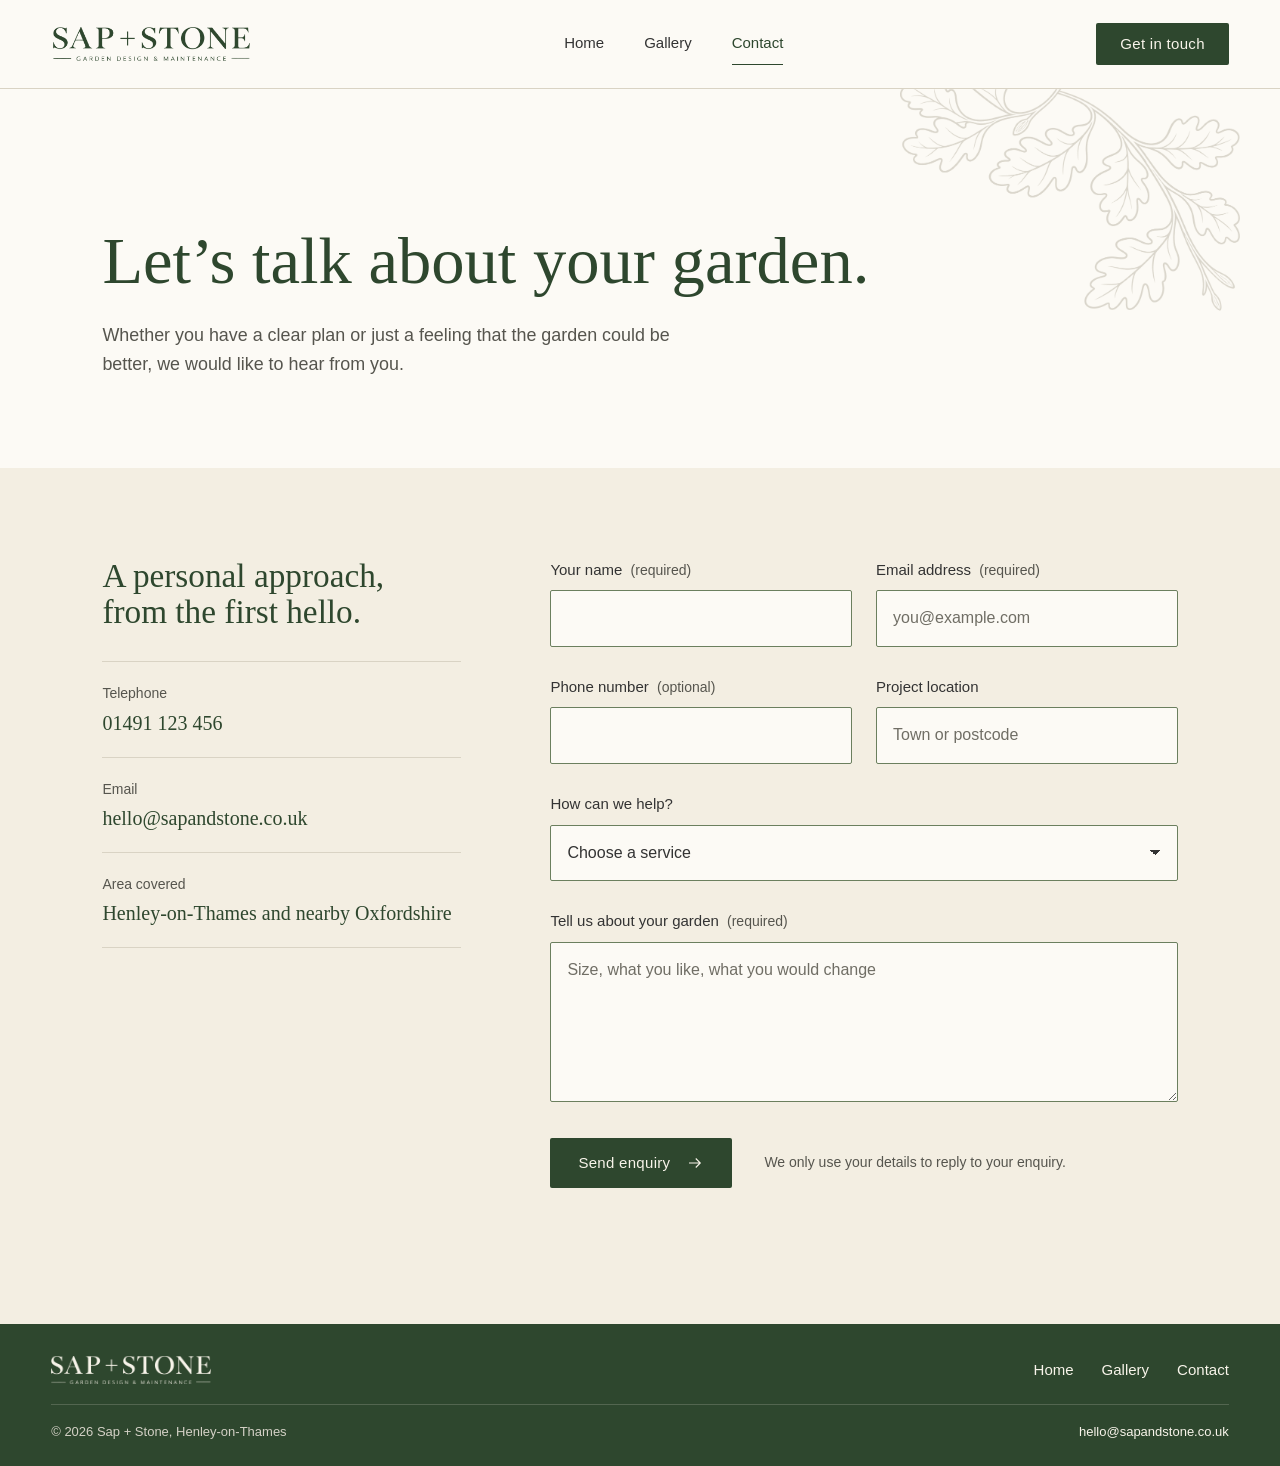
==== pages/contact.html @ 935998d6 "Split into separate pages and tidy code to the build standards - Gallery and Contact move to pages/g" ====
<!doctype html>
<html lang="en-GB">
<head>
<meta charset="utf-8">
<meta name="viewport" content="width=device-width, initial-scale=1">
<meta http-equiv="Content-Security-Policy" content="default-src 'none'; script-src 'self'; style-src 'self' https://fonts.googleapis.com; font-src https://fonts.gstatic.com; img-src 'self'; connect-src 'self'; form-action 'self'; base-uri 'none'">
<meta name="referrer" content="strict-origin-when-cross-origin">
<title>Contact | Sap + Stone</title>
<meta name="description" content="Talk to Sap + Stone about garden design, planting or maintenance in Henley-on-Thames and nearby Oxfordshire.">
<link rel="icon" href="../assets/images/favicon.png" type="image/png">
<link rel="preconnect" href="https://fonts.googleapis.com">
<link rel="preconnect" href="https://fonts.gstatic.com" crossorigin>
<link rel="stylesheet" href="https://fonts.googleapis.com/css2?family=Libre+Bodoni:wght@500&amp;family=Montserrat:wght@300;400;500&amp;display=swap">
<link rel="stylesheet" href="../css/styles.css">
<script src="../js/main.js" defer></script>
</head>
<body>
<a class="skip" href="#content">Skip to content</a>

<header class="site-header">
  <div class="page-width">
    <a href="../index.html" aria-label="Sap + Stone, garden design and maintenance. Home"><span class="brand-mark" aria-hidden="true"></span></a>
    <nav class="site-nav" aria-label="Main">
      <ul>
        <li><a href="../index.html">Home</a></li>
        <li><a href="gallery.html">Gallery</a></li>
        <li><a href="contact.html" aria-current="page">Contact</a></li>
      </ul>
    </nav>
    <a class="btn header-cta" href="contact.html">Get in touch</a>
  </div>
</header>

<main id="content" tabindex="-1">

  <section class="page-head page-head-contact" aria-labelledby="contact-title">
    <span class="leaf" aria-hidden="true"></span>
    <div class="page-width">
      <h1 id="contact-title">Let&rsquo;s talk about your garden.</h1>
      <p class="lede">Whether you have a clear plan or just a feeling that the garden could be better, we would like to hear from you.</p>
    </div>
  </section>

  <section class="contact-section band" aria-label="Contact details and enquiry form">
    <div class="page-width">
      <div class="contact-aside">
        <h2>A personal approach, from the first hello.</h2>
        <dl class="details">
          <div><dt>Telephone</dt><dd><a href="tel:+441491123456">01491 123 456</a></dd></div>
          <div><dt>Email</dt><dd><a href="mailto:hello@sapandstone.co.uk">hello@sapandstone.co.uk</a></dd></div>
          <div><dt>Area covered</dt><dd>Henley-on-Thames and nearby Oxfordshire</dd></div>
        </dl>
      </div>

      <!-- TODO: set data-endpoint to the form handler (Formspree, Netlify Forms or your own) and add its origin to connect-src in the CSP. -->
      <form class="enquiry" id="enquiry" data-endpoint="" novalidate aria-label="Send an enquiry">
        <div class="field">
          <label for="f-name">Your name <small>(required)</small></label>
          <input id="f-name" name="name" type="text" autocomplete="name" required maxlength="100" aria-describedby="f-name-error">
          <p class="error" id="f-name-error"></p>
        </div>
        <div class="field">
          <label for="f-email">Email address <small>(required)</small></label>
          <input id="f-email" name="email" type="email" autocomplete="email" required maxlength="254" placeholder="you@example.com" aria-describedby="f-email-error">
          <p class="error" id="f-email-error"></p>
        </div>
        <div class="field">
          <label for="f-phone">Phone number <small>(optional)</small></label>
          <input id="f-phone" name="phone" type="tel" autocomplete="tel" maxlength="20" pattern="[0-9 +()]{7,20}" aria-describedby="f-phone-error">
          <p class="error" id="f-phone-error"></p>
        </div>
        <div class="field">
          <label for="f-location">Project location</label>
          <input id="f-location" name="location" type="text" autocomplete="postal-code" maxlength="80" placeholder="Town or postcode">
        </div>
        <div class="field full">
          <label for="f-service">How can we help?</label>
          <select id="f-service" name="service">
            <option value="">Choose a service</option>
            <option>Garden design</option>
            <option>Planting</option>
            <option>Maintenance</option>
            <option>Not sure yet</option>
          </select>
        </div>
        <div class="field full">
          <label for="f-message">Tell us about your garden <small>(required)</small></label>
          <textarea id="f-message" name="message" required minlength="10" maxlength="2000" placeholder="Size, what you like, what you would change" aria-describedby="f-message-error"></textarea>
          <p class="error" id="f-message-error"></p>
        </div>
        <div class="form-foot">
          <button class="btn" type="submit">Send enquiry
            <svg viewBox="0 0 24 24" fill="none" stroke="currentColor" stroke-width="1.5" aria-hidden="true"><path d="M4 12h15M13 6l6 6-6 6"/></svg>
          </button>
          <p>We only use your details to reply to your enquiry.</p>
        </div>
        <p class="form-status" id="form-status" role="status" aria-live="polite"></p>
        <p class="visually-hidden" id="field-alert" aria-live="polite"></p>
      </form>
    </div>
  </section>

</main>

<footer class="site-footer">
  <div class="page-width">
    <div class="footer-top">
      <a href="../index.html" aria-label="Sap + Stone. Home"><span class="brand-mark" aria-hidden="true"></span></a>
      <nav class="footer-nav" aria-label="Footer">
        <ul>
          <li><a href="../index.html">Home</a></li>
          <li><a href="gallery.html">Gallery</a></li>
          <li><a href="contact.html">Contact</a></li>
        </ul>
      </nav>
    </div>
    <div class="footer-base">
      <span>&copy; <span id="year">2026</span> Sap + Stone, Henley-on-Thames</span>
      <a href="mailto:hello@sapandstone.co.uk">hello@sapandstone.co.uk</a>
    </div>
  </div>
</footer>

</body>
</html>
---- css/styles.css ----
:root {
  --forest: #2e472e;
  --forest-deep: #233823;
  --moss: #6b7f5e;
  --stone: #b7b1a1;
  --ivory: #f8f4ea;
  --paper: #fcfaf5;
  --band: #f3eee2;
  --charcoal: #333333;
  --muted: #56554e;
  --rule: #d9d3c4;
  --error: #9a3b2c;

  --serif: "Libre Bodoni", "Didot", "Bodoni 72", Georgia, serif;
  --sans: "Montserrat", "Helvetica Neue", Arial, sans-serif;

  --gutter: clamp(20px, 5vw, 48px);
  /* Side padding for page content, and the wider one the header and footer use. */
  --page-pad: max(var(--gutter), 8vw);
  --edge-pad: max(var(--gutter), 4vw);
  /* Space between copy and a photo that runs to the screen edge. */
  --copy-gap: clamp(40px, 5vw, 96px);
  --section: clamp(72px, 11vw, 136px);
  --section-sm: clamp(56px, 7vw, 96px);
  --header-height: 88px;

  --logo: url("../assets/images/logo.png");
  --logo-light: url("../assets/images/logo-light.png");
  --leaf: url("../assets/images/leaf.png");
}

*, *::before, *::after { box-sizing: border-box; }

html { -webkit-text-size-adjust: 100%; }

body {
  margin: 0;
  background: var(--paper);
  color: var(--charcoal);
  font-family: var(--sans);
  font-weight: 300;
  font-size: 1.0625rem;
  line-height: 1.65;
  -webkit-font-smoothing: antialiased;
}

/* Libre Bodoni rather than Bodoni Moda: same family look as the logo, but drawn
   with heavier hairlines that hold up at phone sizes. */
h1, h2, h3, .values dt, .gallery figcaption strong, .details dd {
  font-family: var(--serif);
  font-weight: 500;
}
h1, h2, h3 {
  color: var(--forest);
  line-height: 1.08;
  margin: 0;
  text-wrap: balance;
}
h1 { font-size: clamp(2.5rem, 5.2vw, 4.25rem); }
h2 { font-size: clamp(2rem, 3.6vw, 3rem); }
h3 { font-size: clamp(1.5rem, 2.2vw, 1.875rem); }

p { margin: 0; }
a { color: inherit; }
img { display: block; max-width: 100%; height: auto; }

.page-width { padding: 0 var(--page-pad); }

.lede { font-size: clamp(1.0625rem, 1.4vw, 1.1875rem); color: var(--muted); max-width: 34em; }

.skip {
  position: absolute;
  left: 16px;
  top: -64px;
  background: var(--forest);
  color: var(--ivory);
  padding: 8px 16px;
  z-index: 10;
}
.skip:focus { top: 16px; }

/* Read by screen readers, not shown on screen. */
.visually-hidden {
  position: absolute;
  width: 1px;
  height: 1px;
  overflow: hidden;
  clip: rect(0 0 0 0);
  white-space: nowrap;
}

:focus-visible { outline: 2px solid var(--forest); outline-offset: 3px; }

/* Brand artwork is pre-coloured PNGs, so it also shows when a page is opened straight from disk. */
.brand-mark {
  display: block;
  width: 200px;
  aspect-ratio: 720 / 124;
  background: var(--logo) no-repeat center / contain;
}
.leaf {
  position: absolute;
  pointer-events: none;
  aspect-ratio: 900 / 587;
  background: var(--leaf) no-repeat center / contain;
  z-index: -1;
}

/* Buttons and links */
.btn {
  display: inline-flex;
  align-items: center;
  gap: 16px;
  padding: 16px 28px;
  background: var(--forest);
  color: var(--ivory);
  font: 500 0.9375rem/1.2 var(--sans);
  letter-spacing: 0.02em;
  text-decoration: none;
  border: 0;
  border-radius: 2px;
  cursor: pointer;
  transition: background-color 0.2s ease;
}
.btn svg { width: 18px; height: 18px; transition: transform 0.25s ease; }
.btn:hover { background: var(--forest-deep); }
.btn:hover svg { transform: translateX(4px); }

.text-link {
  font-weight: 500;
  color: var(--forest);
  text-decoration: underline;
  text-decoration-color: var(--stone);
  text-underline-offset: 6px;
  text-decoration-thickness: 1px;
  transition: text-decoration-color 0.2s ease;
}
.text-link:hover { text-decoration-color: var(--forest); }

/* Header */
.site-header {
  border-bottom: 1px solid var(--rule);
  background: var(--paper);
}
.site-header .page-width {
  display: flex;
  align-items: center;
  justify-content: space-between;
  gap: 24px;
  min-height: var(--header-height);
  padding-inline: var(--edge-pad);
}
.site-nav ul {
  display: flex;
  gap: 40px;
  list-style: none;
  margin: 0;
  padding: 0;
}
.site-nav a {
  display: block;
  padding: 8px 0;
  font-size: 0.9375rem;
  font-weight: 400;
  color: var(--charcoal);
  text-decoration: none;
  border-bottom: 1px solid transparent;
  transition: border-color 0.2s ease;
}
.site-nav a:hover { border-bottom-color: var(--stone); }
.site-nav a[aria-current="page"] { color: var(--forest); font-weight: 500; border-bottom-color: var(--forest); }

.header-cta { padding: 12px 24px; }

section { position: relative; isolation: isolate; }
.band { background: var(--band); }

.photo { margin: 0; }
.photo-frame { position: relative; overflow: hidden; background: #e8e2d4; }
.photo-frame > img { width: 100%; height: 100%; object-fit: cover; }
.photo-house { object-position: 50% 62%; }
.photo-steps { object-position: 50% 95%; }
.photo-quiet-corner { object-position: 50% 45%; }

/* Home: hero. The photo runs from the centre of the page to the right edge, and the
   copy is centred in the screen height. */
.hero {
  display: grid;
  grid-template-columns: minmax(0, 1fr) 50vw;
  align-items: center;
  /* Less the header's 1px bottom border. */
  min-height: calc(100vh - var(--header-height) - 1px);
  padding-left: var(--page-pad);
  overflow: hidden;
}
.hero-copy { padding: 64px var(--copy-gap) 64px 0; }
.hero-copy h1 { margin-bottom: 32px; max-width: 11em; }
.hero-copy .lede { margin-bottom: 40px; }
.hero-actions { display: flex; flex-wrap: wrap; align-items: center; gap: 24px 32px; }
.hero .photo { align-self: stretch; }
.hero .photo-frame { height: 100%; min-height: 560px; }
/* Keep the tall photo from setting the hero height; it fills whatever the copy needs. */
.hero .photo-frame > img { position: absolute; inset: 0; }
/* The leaf grows from the hero's top-left corner, flipped so its cut edge tucks under the header. */
.hero .leaf { width: clamp(380px, 30vw, 600px); top: -40px; left: 0; opacity: 0.45; transform: translateX(-30%) scaleY(-1); }

/* Home: intro */
.intro { padding: clamp(56px, 8vw, 104px) 0; }
.intro .page-width {
  display: grid;
  grid-template-columns: minmax(0, 5fr) minmax(0, 6fr);
  gap: 48px clamp(40px, 6vw, 96px);
  align-items: center;
}
/* Keeps its width and left alignment, but its right edge meets the right padding. */
.intro p { justify-self: end; color: var(--muted); font-size: 1.125rem; max-width: 32em; }

/* Home: services. Same photo treatment as the hero. */
.services { padding: var(--section) 0; overflow: hidden; }
.services .page-width {
  display: grid;
  grid-template-columns: minmax(0, 1fr) 50vw;
  align-items: center;
  padding-right: 0;
}
.services-copy { padding-right: var(--copy-gap); }
.services-copy h2 { margin-bottom: 32px; max-width: 12em; }
.services-copy > p { color: var(--muted); max-width: 32em; margin-bottom: 48px; }
.services-photo .photo-frame { height: clamp(560px, 42vw, 800px); }

/* Home: approach */
.approach { padding: var(--section) 0; overflow: hidden; }
.approach .page-width { display: grid; grid-template-columns: minmax(0, 5fr) minmax(0, 7fr); gap: 48px; }
.approach-copy { grid-column: 2; position: relative; z-index: 1; }
.approach-copy h2 { margin-bottom: 32px; max-width: 12em; }
.approach-copy > p { color: var(--muted); max-width: 32em; margin-bottom: 48px; }
.approach-copy .values { margin-bottom: 0; }
.approach .leaf { width: min(760px, 62vw); left: -120px; bottom: -24px; opacity: 0.6; }
.values {
  display: grid;
  grid-template-columns: repeat(2, minmax(0, 1fr));
  gap: 32px 48px;
  margin: 0 0 48px;
}
.values-single { grid-template-columns: minmax(0, 1fr); max-width: 30em; }
.values dt { font-size: 1.375rem; color: var(--forest); margin-bottom: 4px; }
.values dd { margin: 0; color: var(--muted); font-size: 0.9375rem; }

/* Closing call to action, shared by home and gallery */
.closing { padding: clamp(64px, 9vw, 112px) 0; }
.closing .page-width { display: flex; flex-wrap: wrap; align-items: center; justify-content: space-between; gap: 32px 48px; }
.closing h2 { max-width: 14em; }
.closing p { color: var(--muted); margin-top: 16px; }

/* Inner page headings */
.page-head { padding: var(--section) 0 clamp(56px, 7vw, 88px); overflow: hidden; }
.page-head h1 { margin-bottom: 24px; max-width: 12em; }
.page-head .leaf { width: 340px; top: -60px; right: -80px; opacity: 0.5; transform: rotate(180deg) scaleX(-1); }
/* Contact: leaf sits lower and further in so more of it shows. */
.page-head-contact .leaf { top: 0; right: 40px; }

/* Gallery */
.gallery-section { padding: var(--section-sm) 0 var(--section); }
.gallery {
  display: grid;
  grid-template-columns: repeat(12, minmax(0, 1fr));
  gap: clamp(48px, 6vw, 72px) clamp(20px, 3vw, 32px);
  list-style: none;
  margin: 0;
  padding: 0;
}
.gallery figcaption {
  display: flex;
  flex-wrap: nowrap;
  justify-content: space-between;
  align-items: baseline;
  gap: 4px 16px;
  padding-top: 16px;
}
.gallery figcaption strong { font-size: 1.375rem; line-height: 1.3; color: var(--forest); }
.gallery figcaption span { font-size: 0.875rem; color: var(--muted); white-space: nowrap; }
.g-wide { grid-column: span 7; }
.g-narrow { grid-column: span 5; }
.g-full { grid-column: 1 / -1; }
/* Every photo is the same height, whatever its width. */
.gallery .photo-frame { height: clamp(380px, 30vw, 500px); }

/* Contact */
.contact-section { padding: var(--section-sm) 0 var(--section); }
.contact-section .page-width {
  display: grid;
  grid-template-columns: minmax(0, 4fr) minmax(0, 7fr);
  gap: 64px clamp(48px, 7vw, 112px);
}
.contact-aside h2 { font-size: clamp(1.75rem, 2.6vw, 2.25rem); margin-bottom: 32px; }
.details { margin: 0; border-top: 1px solid var(--rule); }
.details div { padding: 20px 0; border-bottom: 1px solid var(--rule); }
.details dt { font-size: 0.875rem; color: var(--muted); margin-bottom: 4px; }
.details dd { margin: 0; font-size: 1.25rem; line-height: 1.35; color: var(--forest); }
.details a { text-decoration: none; }
.details a:hover { text-decoration: underline; text-underline-offset: 4px; }

.enquiry { display: grid; grid-template-columns: repeat(2, minmax(0, 1fr)); gap: 28px 24px; }
.field { display: grid; gap: 8px; align-content: start; }
.field.full { grid-column: 1 / -1; }
.field label { font-size: 0.9375rem; font-weight: 500; color: var(--charcoal); }
.field label small { font-weight: 300; color: var(--muted); font-size: 0.875rem; margin-left: 4px; }
.field input, .field select, .field textarea {
  width: 100%;
  font: 400 1rem/1.4 var(--sans);
  color: var(--charcoal);
  background: var(--paper);
  border: 1px solid var(--moss);
  border-radius: 2px;
  padding: 16px;
  transition: border-color 0.2s ease;
}
.field textarea { min-height: 160px; resize: vertical; }
.field select {
  appearance: none;
  background-image: linear-gradient(45deg, transparent 50%, var(--charcoal) 50%), linear-gradient(135deg, var(--charcoal) 50%, transparent 50%);
  background-position: calc(100% - 22px) 50%, calc(100% - 17px) 50%;
  background-size: 5px 5px;
  background-repeat: no-repeat;
  padding-right: 48px;
}
.field input::placeholder, .field textarea::placeholder { color: #706e65; }
.field input:hover, .field select:hover, .field textarea:hover { border-color: var(--forest); }
/* Outline as well as the border change, so focus stands out at more than 3:1. */
.field input:focus, .field select:focus, .field textarea:focus { outline: 2px solid var(--forest); outline-offset: 2px; border-color: var(--forest); }
.field [aria-invalid="true"] { border-color: var(--error); }
.error { font-size: 0.875rem; color: var(--error); }
.error:empty { display: none; }

.form-foot { grid-column: 1 / -1; display: flex; flex-wrap: wrap; align-items: center; gap: 16px 32px; margin-top: 8px; }
.form-foot p { font-size: 0.875rem; color: var(--muted); max-width: 26em; }
.form-status { grid-column: 1 / -1; padding: 16px 20px; background: var(--band); border-radius: 2px; }
.form-status:empty { display: none; }

/* Footer */
.site-footer { background: var(--forest); color: var(--ivory); }
.site-footer .page-width { padding: 32px var(--edge-pad) 24px; }
.footer-top {
  display: flex;
  flex-wrap: wrap;
  align-items: center;
  justify-content: space-between;
  gap: 16px 32px;
  padding-bottom: 20px;
  border-bottom: 1px solid rgba(248, 244, 234, 0.18);
}
.footer-top .brand-mark { background-image: var(--logo-light); width: 160px; }
.footer-nav ul { list-style: none; margin: 0; padding: 0; display: flex; gap: 28px; }
.footer-nav a, .footer-base a { color: var(--ivory); text-decoration: none; }
/* Taller tap area without changing the footer layout. */
.footer-nav a, .footer-base a, .footer-top > a { display: inline-block; padding: 4px 0; margin: -4px 0; }
/* The default dark green focus ring would vanish on the footer background. */
.site-footer :focus-visible { outline-color: var(--ivory); }
.footer-nav a { font-size: 0.9375rem; }
.footer-nav a:hover, .footer-base a:hover { text-decoration: underline; text-underline-offset: 4px; }
.footer-base {
  display: flex;
  flex-wrap: wrap;
  justify-content: space-between;
  gap: 4px 24px;
  padding-top: 16px;
  font-size: 0.8125rem;
  color: #d4d1c6;
}

/* Tablet: single column, photos back inside the page width, content padding drops to the gutter. */
@media (max-width: 960px) {
  :root { --page-pad: var(--gutter); --edge-pad: var(--gutter); }
  .header-cta { display: none; }

  .hero { grid-template-columns: 1fr; min-height: 0; padding: 0; }
  .hero-copy { position: relative; z-index: 1; padding: clamp(56px, 10vw, 88px) var(--gutter) 56px; }
  .hero .photo-frame { aspect-ratio: 4 / 3; height: auto; min-height: 0; }
  .hero .photo-frame > img { position: static; }
  .hero .leaf { width: 260px; top: -40px; left: -90px; transform: scaleX(-1); }

  .intro .page-width, .approach .page-width, .contact-section .page-width { grid-template-columns: 1fr; }
  .intro .page-width { gap: 24px; }
  .intro p { justify-self: auto; }

  .services .page-width { grid-template-columns: 1fr; gap: 48px; padding-right: var(--page-pad); }
  .services-copy { padding-right: 0; }
  .services-photo .photo-frame { aspect-ratio: 4 / 3; height: auto; margin-inline: calc(var(--gutter) * -1); }
  .photo-steps { object-position: 50% 74%; }

  .approach-copy { grid-column: 1; }
  .approach .leaf { width: 420px; left: auto; right: -140px; bottom: -60px; opacity: 0.35; }

  .closing { border-top: 1px solid var(--rule); }
  .closing .page-width { align-items: flex-end; }

  .page-head-contact .leaf { top: -60px; right: -80px; }

  .gallery .photo-frame { height: auto; }
  .g-wide .photo-frame { aspect-ratio: 4 / 3; }
  .g-narrow .photo-frame { aspect-ratio: 20 / 21; }
  .g-full .photo-frame { aspect-ratio: 21 / 9; }
}

/* Phone */
@media (max-width: 640px) {
  body { font-size: 1rem; }
  .site-header .page-width { min-height: 72px; gap: 16px; }
  .brand-mark { width: 136px; }
  .site-nav ul { gap: 20px; }
  .site-nav a { font-size: 0.875rem; }
  .hero .leaf { width: 180px; left: -70px; }
  .hero-actions .btn { width: 100%; justify-content: space-between; }
  .values { grid-template-columns: 1fr; gap: 24px; }
  .gallery .g-wide, .gallery .g-narrow, .gallery .g-full { grid-column: 1 / -1; }
  .gallery .photo-frame { aspect-ratio: 4 / 3; margin-inline: calc(var(--gutter) * -1); }
  .page-head .leaf { width: 200px; right: -70px; top: -30px; }
  .enquiry { grid-template-columns: 1fr; gap: 24px; }
  .form-foot .btn { width: 100%; justify-content: space-between; }
  .closing .btn { width: 100%; justify-content: space-between; }
  .site-footer .page-width { padding-top: 24px; padding-bottom: 20px; }
  .footer-top { padding-bottom: 16px; }
  .footer-top .brand-mark { width: 120px; }
  .footer-nav ul { gap: 20px; }
  .footer-nav a { font-size: 0.875rem; }
  .footer-base { padding-top: 12px; font-size: 0.75rem; }
}

/* Narrowest phones: the nav drops onto its own line so Contact isn't cut off. */
@media (max-width: 400px) {
  .site-header .page-width { flex-wrap: wrap; row-gap: 4px; padding-top: 12px; padding-bottom: 8px; }
  .site-nav { width: 100%; }
}

@media (prefers-reduced-motion: reduce) {
  *, *::before, *::after { transition: none !important; }
}
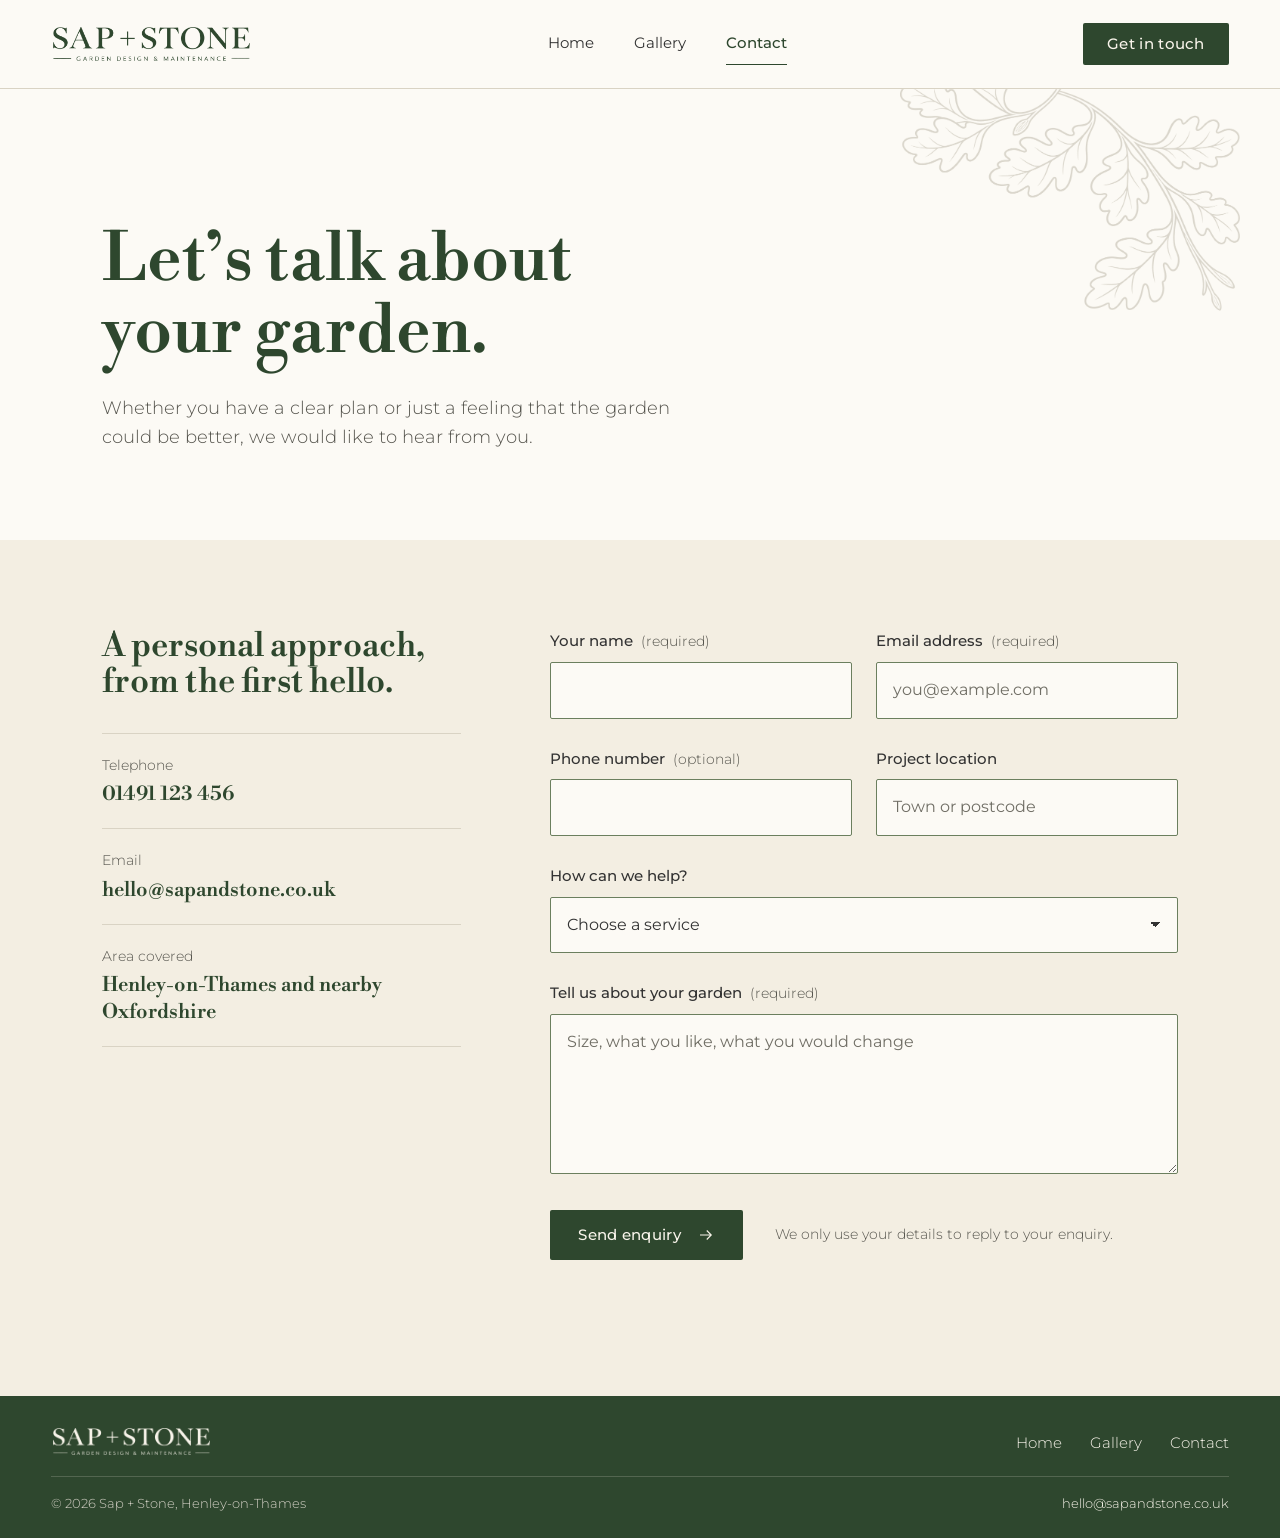
==== commit b3a5da81: "SEO pass: titles, descriptions, canonicals, share previews, sitemap - Page titles lead with the serv" ====
--- a/pages/contact.html
+++ b/pages/contact.html
@@ -3,16 +3,27 @@
 <head>
 <meta charset="utf-8">
 <meta name="viewport" content="width=device-width, initial-scale=1">
-<meta http-equiv="Content-Security-Policy" content="default-src 'none'; script-src 'self'; style-src 'self' https://fonts.googleapis.com; font-src https://fonts.gstatic.com; img-src 'self'; connect-src 'self'; form-action 'self'; base-uri 'none'">
+<meta http-equiv="Content-Security-Policy" content="default-src 'none'; script-src 'self'; style-src 'self'; font-src 'self'; img-src 'self'; connect-src 'self'; form-action 'self'; base-uri 'none'">
 <meta name="referrer" content="strict-origin-when-cross-origin">
-<title>Contact | Sap + Stone</title>
-<meta name="description" content="Talk to Sap + Stone about garden design, planting or maintenance in Henley-on-Thames and nearby Oxfordshire.">
+<title>Contact our Henley-on-Thames garden designers | Sap + Stone</title>
+<meta name="description" content="Tell us about your garden and we will arrange a time to talk. Garden design, planting and maintenance in Henley-on-Thames and nearby Oxfordshire.">
+<link rel="canonical" href="https://louistucker31.github.io/sap-and-stone/pages/contact.html">
 <link rel="icon" href="../assets/images/favicon.png" type="image/png">
-<link rel="preconnect" href="https://fonts.googleapis.com">
-<link rel="preconnect" href="https://fonts.gstatic.com" crossorigin>
-<link rel="stylesheet" href="https://fonts.googleapis.com/css2?family=Libre+Bodoni:wght@500&amp;family=Montserrat:wght@300;400;500&amp;display=swap">
+<link rel="preload" href="../assets/fonts/libre-bodoni-500-latin.woff2" as="font" type="font/woff2" crossorigin>
+<link rel="preload" href="../assets/fonts/montserrat-latin.woff2" as="font" type="font/woff2" crossorigin>
 <link rel="stylesheet" href="../css/styles.css">
 <script src="../js/main.js" defer></script>
+<meta property="og:type" content="website">
+<meta property="og:site_name" content="Sap + Stone">
+<meta property="og:locale" content="en_GB">
+<meta property="og:title" content="Contact our Henley-on-Thames garden designers | Sap + Stone">
+<meta property="og:description" content="Tell us about your garden and we will arrange a time to talk. Garden design, planting and maintenance in Henley-on-Thames and nearby Oxfordshire.">
+<meta property="og:url" content="https://louistucker31.github.io/sap-and-stone/pages/contact.html">
+<meta property="og:image" content="https://louistucker31.github.io/sap-and-stone/assets/images/share.jpg">
+<meta property="og:image:width" content="1200">
+<meta property="og:image:height" content="630">
+<meta property="og:image:alt" content="A stone manor house at dawn, with lawns and a flagstone path leading to the front door">
+<meta name="twitter:card" content="summary_large_image">
 </head>
 <body>
 <a class="skip" href="#content">Skip to content</a>
--- a/css/styles.css
+++ b/css/styles.css
@@ -1,3 +1,39 @@
+/* Self-hosted from Google Fonts (SIL Open Font License, see assets/fonts/*-OFL.txt).
+   Latin and Latin Extended subsets only. Montserrat is a variable font, so one file
+   covers all three weights. */
+@font-face {
+  font-family: "Libre Bodoni";
+  font-style: normal;
+  font-weight: 500;
+  font-display: swap;
+  src: url("../assets/fonts/libre-bodoni-500-latin.woff2") format("woff2");
+  unicode-range: U+0000-00FF, U+0131, U+0152-0153, U+02BB-02BC, U+02C6, U+02DA, U+02DC, U+0304, U+0308, U+0329, U+2000-206F, U+20AC, U+2122, U+2191, U+2193, U+2212, U+2215, U+FEFF, U+FFFD;
+}
+@font-face {
+  font-family: "Libre Bodoni";
+  font-style: normal;
+  font-weight: 500;
+  font-display: swap;
+  src: url("../assets/fonts/libre-bodoni-500-latin-ext.woff2") format("woff2");
+  unicode-range: U+0100-02BA, U+02BD-02C5, U+02C7-02CC, U+02CE-02D7, U+02DD-02FF, U+0304, U+0308, U+0329, U+1D00-1DBF, U+1E00-1E9F, U+1EF2-1EFF, U+2020, U+20A0-20AB, U+20AD-20C4, U+2113, U+2C60-2C7F, U+A720-A7FF;
+}
+@font-face {
+  font-family: "Montserrat";
+  font-style: normal;
+  font-weight: 300 500;
+  font-display: swap;
+  src: url("../assets/fonts/montserrat-latin.woff2") format("woff2");
+  unicode-range: U+0000-00FF, U+0131, U+0152-0153, U+02BB-02BC, U+02C6, U+02DA, U+02DC, U+0304, U+0308, U+0329, U+2000-206F, U+20AC, U+2122, U+2191, U+2193, U+2212, U+2215, U+FEFF, U+FFFD;
+}
+@font-face {
+  font-family: "Montserrat";
+  font-style: normal;
+  font-weight: 300 500;
+  font-display: swap;
+  src: url("../assets/fonts/montserrat-latin-ext.woff2") format("woff2");
+  unicode-range: U+0100-02BA, U+02BD-02C5, U+02C7-02CC, U+02CE-02D7, U+02DD-02FF, U+0304, U+0308, U+0329, U+1D00-1DBF, U+1E00-1E9F, U+1EF2-1EFF, U+2020, U+20A0-20AB, U+20AD-20C4, U+2113, U+2C60-2C7F, U+A720-A7FF;
+}
+
 :root {
   --forest: #2e472e;
   --forest-deep: #233823;
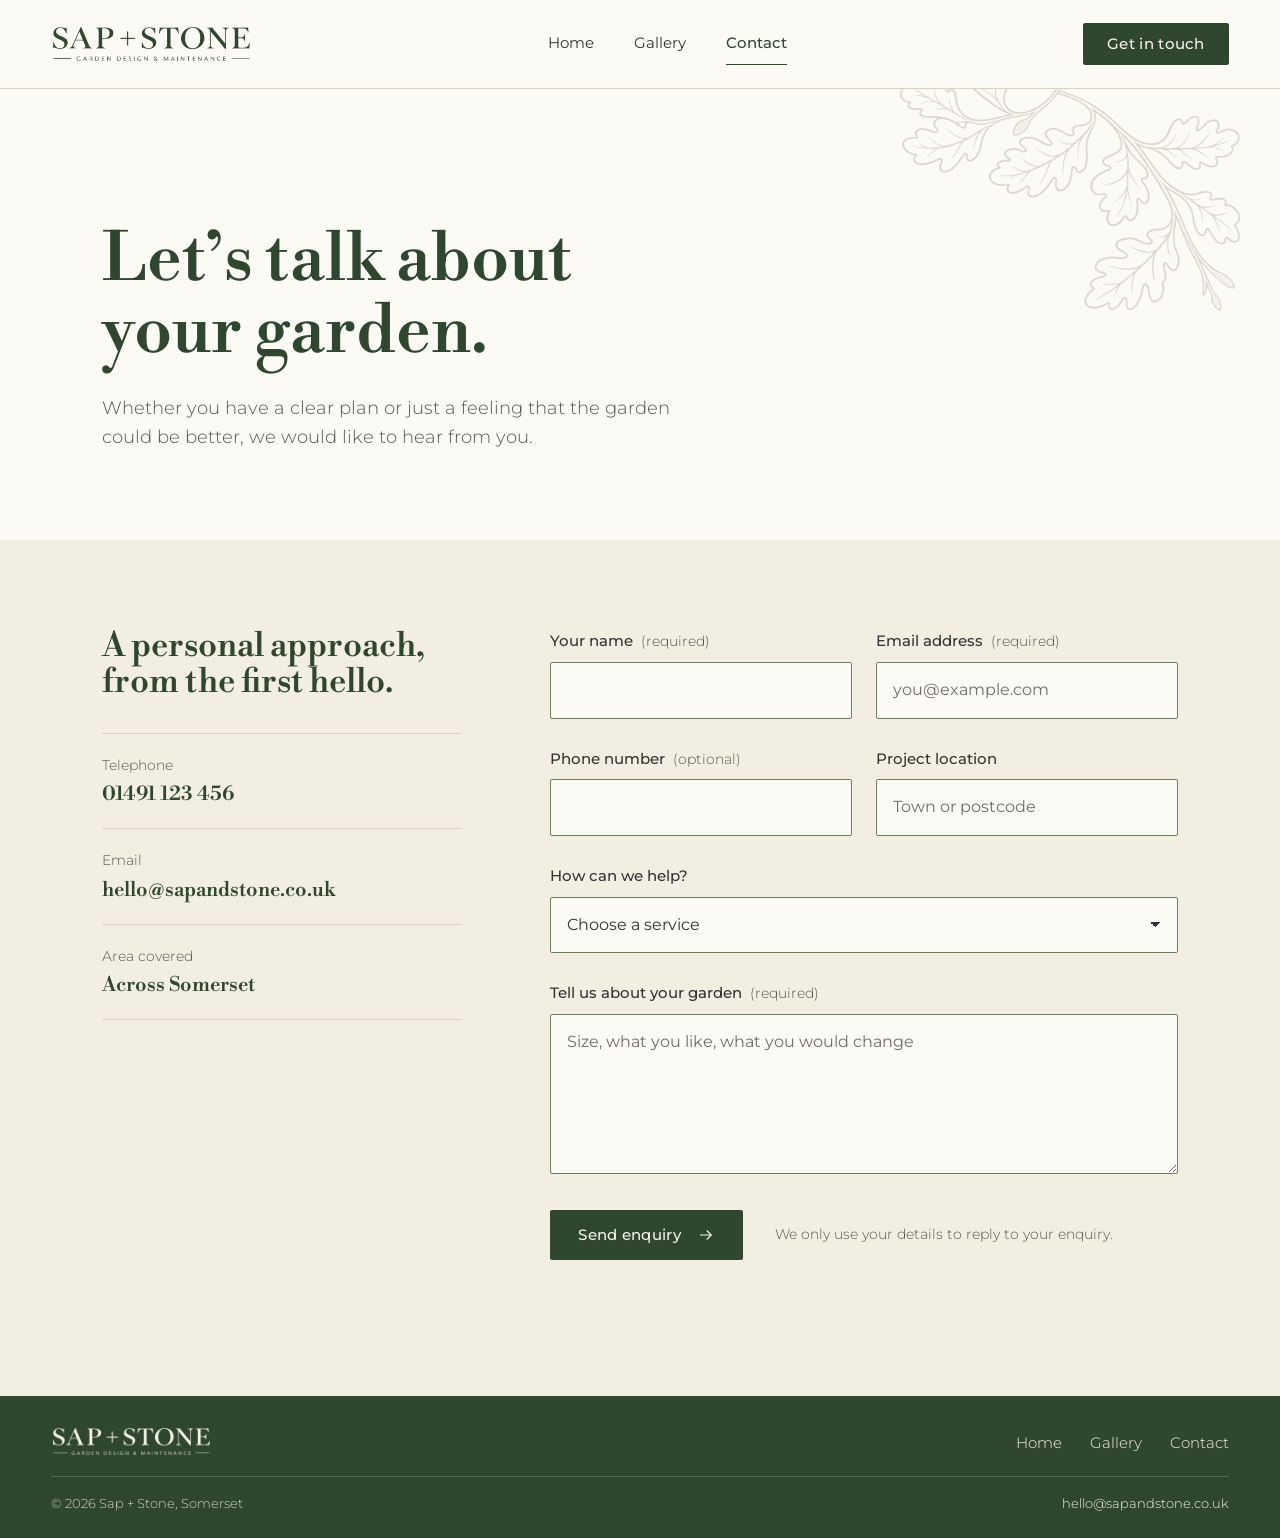
==== commit 7e781d2e: "Change service area from Henley-on-Thames to Somerset Titles, descriptions, share tags, intro copy, " ====
--- a/pages/contact.html
+++ b/pages/contact.html
@@ -5,8 +5,8 @@
 <meta name="viewport" content="width=device-width, initial-scale=1">
 <meta http-equiv="Content-Security-Policy" content="default-src 'none'; script-src 'self'; style-src 'self'; font-src 'self'; img-src 'self'; connect-src 'self'; form-action 'self'; base-uri 'none'">
 <meta name="referrer" content="strict-origin-when-cross-origin">
-<title>Contact our Henley-on-Thames garden designers | Sap + Stone</title>
-<meta name="description" content="Tell us about your garden and we will arrange a time to talk. Garden design, planting and maintenance in Henley-on-Thames and nearby Oxfordshire.">
+<title>Contact our Somerset garden designers | Sap + Stone</title>
+<meta name="description" content="Tell us about your garden and we will arrange a time to talk. Garden design, planting and maintenance from Sap + Stone, across Somerset.">
 <link rel="canonical" href="https://louistucker31.github.io/sap-and-stone/pages/contact.html">
 <link rel="icon" href="../assets/images/favicon.png" type="image/png">
 <link rel="preload" href="../assets/fonts/libre-bodoni-500-latin.woff2" as="font" type="font/woff2" crossorigin>
@@ -16,8 +16,8 @@
 <meta property="og:type" content="website">
 <meta property="og:site_name" content="Sap + Stone">
 <meta property="og:locale" content="en_GB">
-<meta property="og:title" content="Contact our Henley-on-Thames garden designers | Sap + Stone">
-<meta property="og:description" content="Tell us about your garden and we will arrange a time to talk. Garden design, planting and maintenance in Henley-on-Thames and nearby Oxfordshire.">
+<meta property="og:title" content="Contact our Somerset garden designers | Sap + Stone">
+<meta property="og:description" content="Tell us about your garden and we will arrange a time to talk. Garden design, planting and maintenance from Sap + Stone, across Somerset.">
 <meta property="og:url" content="https://louistucker31.github.io/sap-and-stone/pages/contact.html">
 <meta property="og:image" content="https://louistucker31.github.io/sap-and-stone/assets/images/share.jpg">
 <meta property="og:image:width" content="1200">
@@ -59,7 +59,7 @@
         <dl class="details">
           <div><dt>Telephone</dt><dd><a href="tel:+441491123456">01491 123 456</a></dd></div>
           <div><dt>Email</dt><dd><a href="mailto:hello@sapandstone.co.uk">hello@sapandstone.co.uk</a></dd></div>
-          <div><dt>Area covered</dt><dd>Henley-on-Thames and nearby Oxfordshire</dd></div>
+          <div><dt>Area covered</dt><dd>Across Somerset</dd></div>
         </dl>
       </div>
 
@@ -126,7 +126,7 @@
       </nav>
     </div>
     <div class="footer-base">
-      <span>&copy; <span id="year">2026</span> Sap + Stone, Henley-on-Thames</span>
+      <span>&copy; <span id="year">2026</span> Sap + Stone, Somerset</span>
       <a href="mailto:hello@sapandstone.co.uk">hello@sapandstone.co.uk</a>
     </div>
   </div>
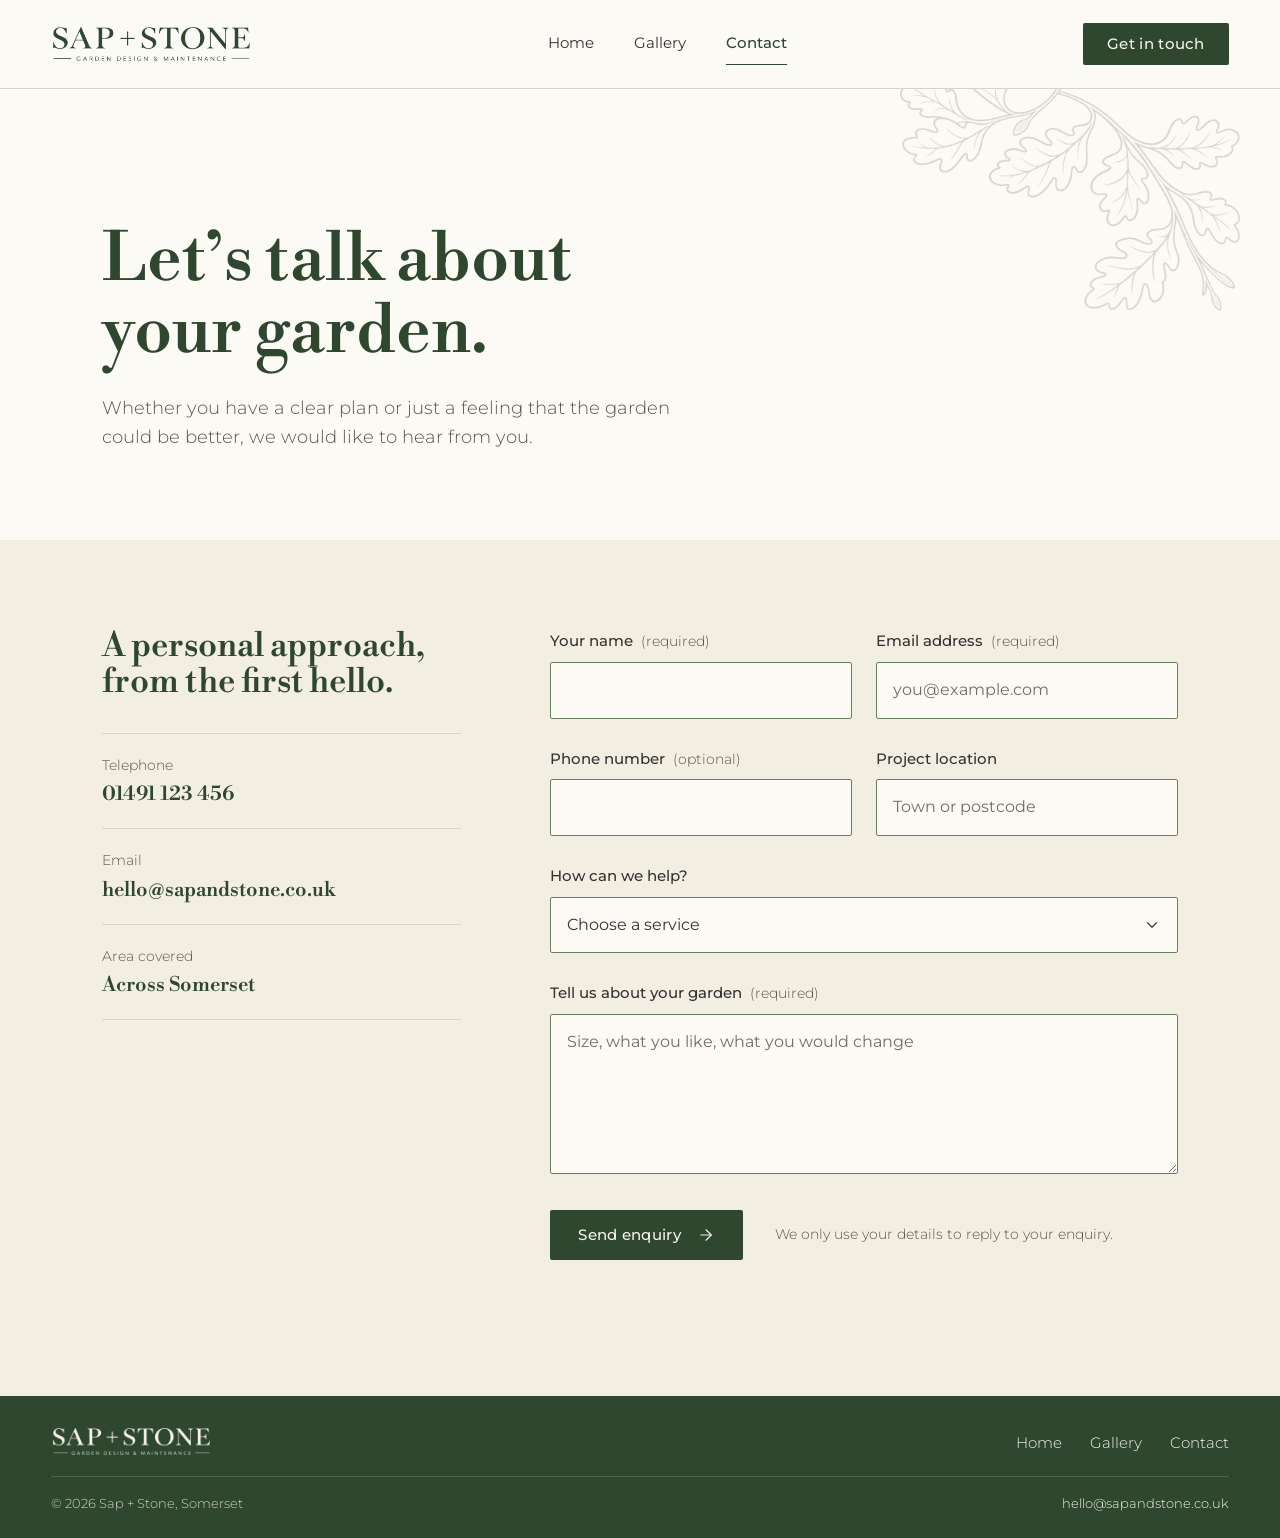
==== commit 216d7635: "Light favicon, and Lucide icons in place of hand-drawn ones - Favicon is now a dark green leaf on an" ====
--- a/pages/contact.html
+++ b/pages/contact.html
@@ -101,7 +101,7 @@
         </div>
         <div class="form-foot">
           <button class="btn" type="submit">Send enquiry
-            <svg viewBox="0 0 24 24" fill="none" stroke="currentColor" stroke-width="1.5" aria-hidden="true"><path d="M4 12h15M13 6l6 6-6 6"/></svg>
+            <svg viewBox="0 0 24 24" fill="none" stroke="currentColor" stroke-width="1.5" stroke-linecap="round" stroke-linejoin="round" aria-hidden="true"><path d="M5 12h14"/><path d="m12 5 7 7-7 7"/></svg>
           </button>
           <p>We only use your details to reply to your enquiry.</p>
         </div>
--- a/css/styles.css
+++ b/css/styles.css
@@ -158,6 +158,7 @@
   cursor: pointer;
   transition: background-color 0.2s ease;
 }
+/* Icons are from Lucide (ISC licence, see assets/icons/LICENSE-lucide.txt), drawn at 1.5 stroke to suit the light type. */
 .btn svg { width: 18px; height: 18px; transition: transform 0.25s ease; }
 .btn:hover { background: var(--forest-deep); }
 .btn:hover svg { transform: translateX(4px); }
@@ -346,7 +347,8 @@
   font: 400 1rem/1.4 var(--sans);
   color: var(--charcoal);
   background: var(--paper);
-  border: 1px solid var(--moss);
+  /* Hairline on high-resolution screens; browsers round it up to 1px on standard ones. */
+  border: 0.5px solid var(--moss);
   border-radius: 2px;
   padding: 16px;
   transition: border-color 0.2s ease;
@@ -354,16 +356,13 @@
 .field textarea { min-height: 160px; resize: vertical; }
 .field select {
   appearance: none;
-  background-image: linear-gradient(45deg, transparent 50%, var(--charcoal) 50%), linear-gradient(135deg, var(--charcoal) 50%, transparent 50%);
-  background-position: calc(100% - 22px) 50%, calc(100% - 17px) 50%;
-  background-size: 5px 5px;
-  background-repeat: no-repeat;
+  background: var(--paper) url("../assets/icons/chevron-down.svg") no-repeat right 16px center / 18px;
   padding-right: 48px;
 }
 .field input::placeholder, .field textarea::placeholder { color: #706e65; }
 .field input:hover, .field select:hover, .field textarea:hover { border-color: var(--forest); }
 /* Outline as well as the border change, so focus stands out at more than 3:1. */
-.field input:focus, .field select:focus, .field textarea:focus { outline: 2px solid var(--forest); outline-offset: 2px; border-color: var(--forest); }
+.field input:focus, .field select:focus, .field textarea:focus { outline: 1px solid var(--forest); outline-offset: 2px; border-color: var(--forest); }
 .field [aria-invalid="true"] { border-color: var(--error); }
 .error { font-size: 0.875rem; color: var(--error); }
 .error:empty { display: none; }
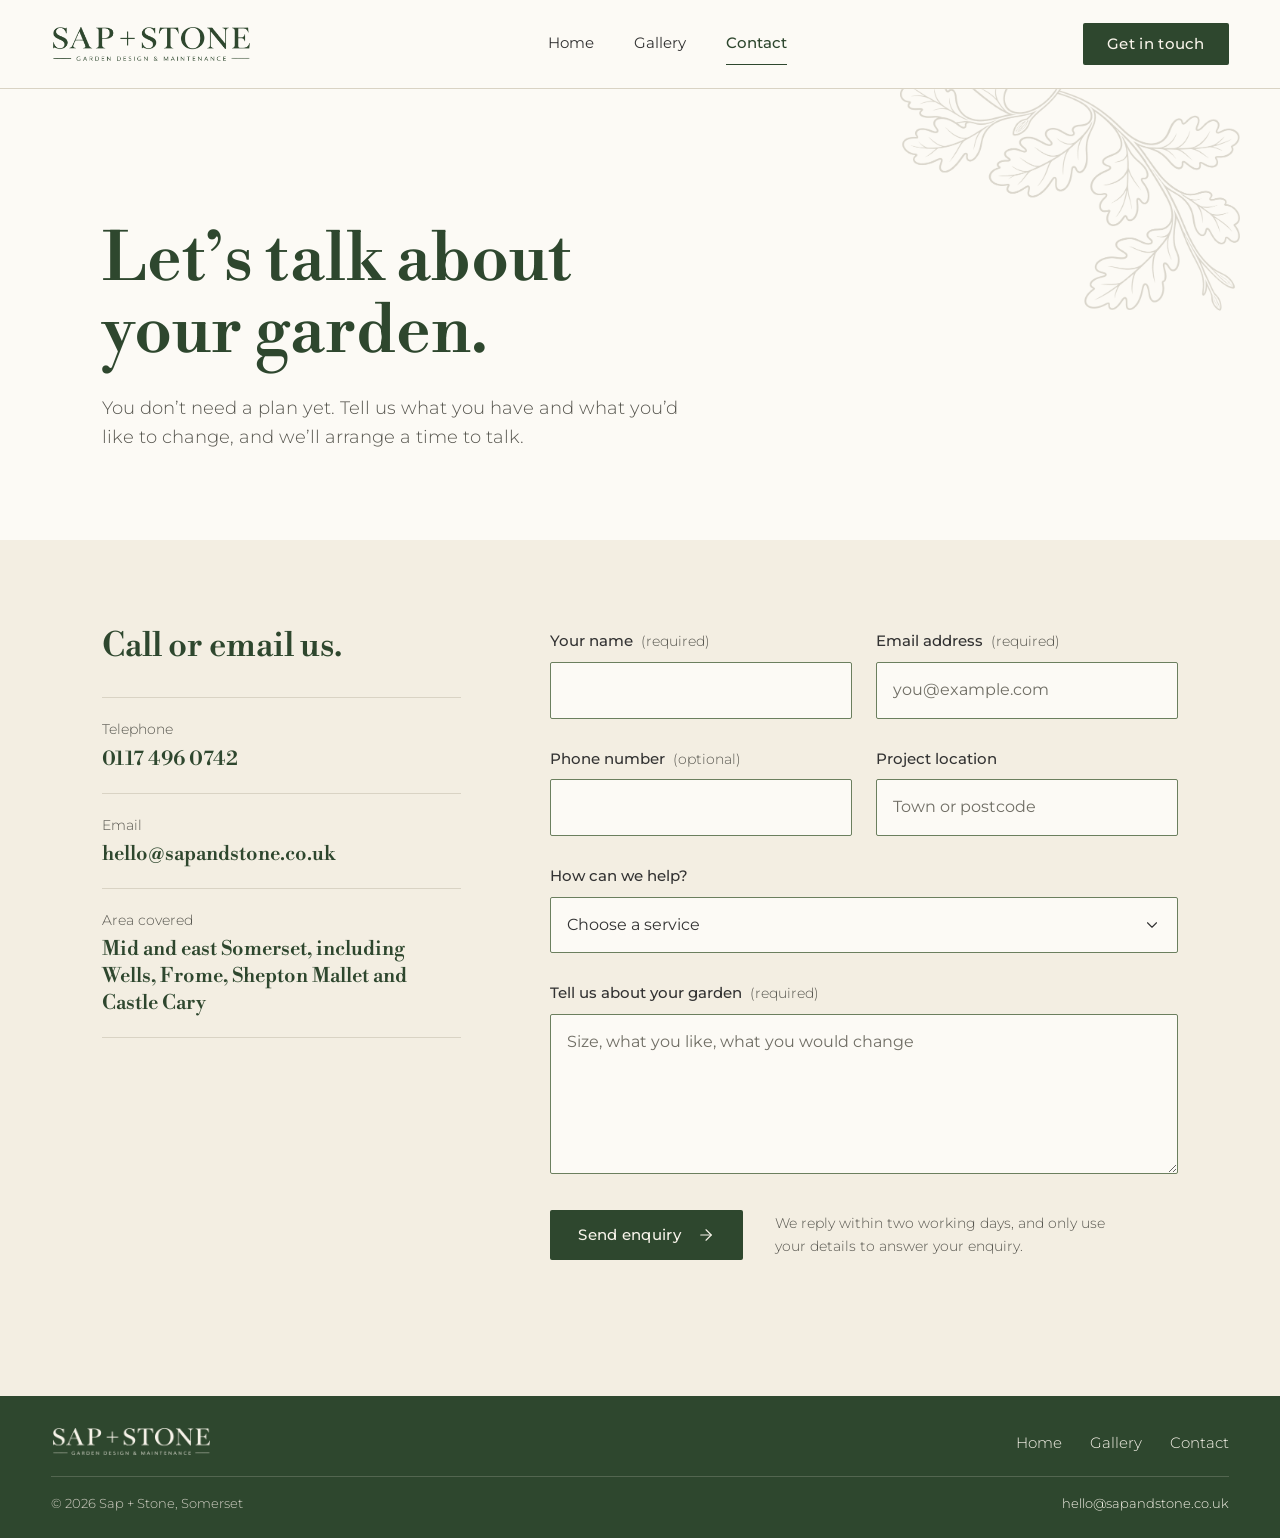
==== commit e8582948: "Copy pass against the writing guide, with realistic sample content - Home intro and What we do no lo" ====
--- a/pages/contact.html
+++ b/pages/contact.html
@@ -48,18 +48,18 @@
     <span class="leaf" aria-hidden="true"></span>
     <div class="page-width">
       <h1 id="contact-title">Let&rsquo;s talk about your garden.</h1>
-      <p class="lede">Whether you have a clear plan or just a feeling that the garden could be better, we would like to hear from you.</p>
+      <p class="lede">You don&rsquo;t need a plan yet. Tell us what you have and what you&rsquo;d like to change, and we&rsquo;ll arrange a time to talk.</p>
     </div>
   </section>
 
   <section class="contact-section band" aria-label="Contact details and enquiry form">
     <div class="page-width">
       <div class="contact-aside">
-        <h2>A personal approach, from the first hello.</h2>
+        <h2>Call or email us.</h2>
         <dl class="details">
-          <div><dt>Telephone</dt><dd><a href="tel:+441491123456">01491 123 456</a></dd></div>
+          <div><dt>Telephone</dt><dd><a href="tel:+441174960742">0117 496 0742</a></dd></div>
           <div><dt>Email</dt><dd><a href="mailto:hello@sapandstone.co.uk">hello@sapandstone.co.uk</a></dd></div>
-          <div><dt>Area covered</dt><dd>Across Somerset</dd></div>
+          <div><dt>Area covered</dt><dd>Mid and east Somerset, including Wells, Frome, Shepton Mallet and Castle Cary</dd></div>
         </dl>
       </div>
 
@@ -103,7 +103,7 @@
           <button class="btn" type="submit">Send enquiry
             <svg viewBox="0 0 24 24" fill="none" stroke="currentColor" stroke-width="1.5" stroke-linecap="round" stroke-linejoin="round" aria-hidden="true"><path d="M5 12h14"/><path d="m12 5 7 7-7 7"/></svg>
           </button>
-          <p>We only use your details to reply to your enquiry.</p>
+          <p>We reply within two working days, and only use your details to answer your enquiry.</p>
         </div>
         <p class="form-status" id="form-status" role="status" aria-live="polite"></p>
         <p class="visually-hidden" id="field-alert" aria-live="polite"></p>
--- a/css/styles.css
+++ b/css/styles.css
@@ -308,7 +308,7 @@
 }
 .gallery figcaption {
   display: flex;
-  flex-wrap: nowrap;
+  flex-wrap: wrap;
   justify-content: space-between;
   align-items: baseline;
   gap: 4px 16px;
@@ -316,6 +316,8 @@
 }
 .gallery figcaption strong { font-size: 1.375rem; line-height: 1.3; color: var(--forest); }
 .gallery figcaption span { font-size: 0.875rem; color: var(--muted); white-space: nowrap; }
+/* What was done, on its own line under the title and tag. */
+.gallery figcaption p { flex-basis: 100%; color: var(--muted); font-size: 0.9375rem; }
 .g-wide { grid-column: span 7; }
 .g-narrow { grid-column: span 5; }
 .g-full { grid-column: 1 / -1; }
